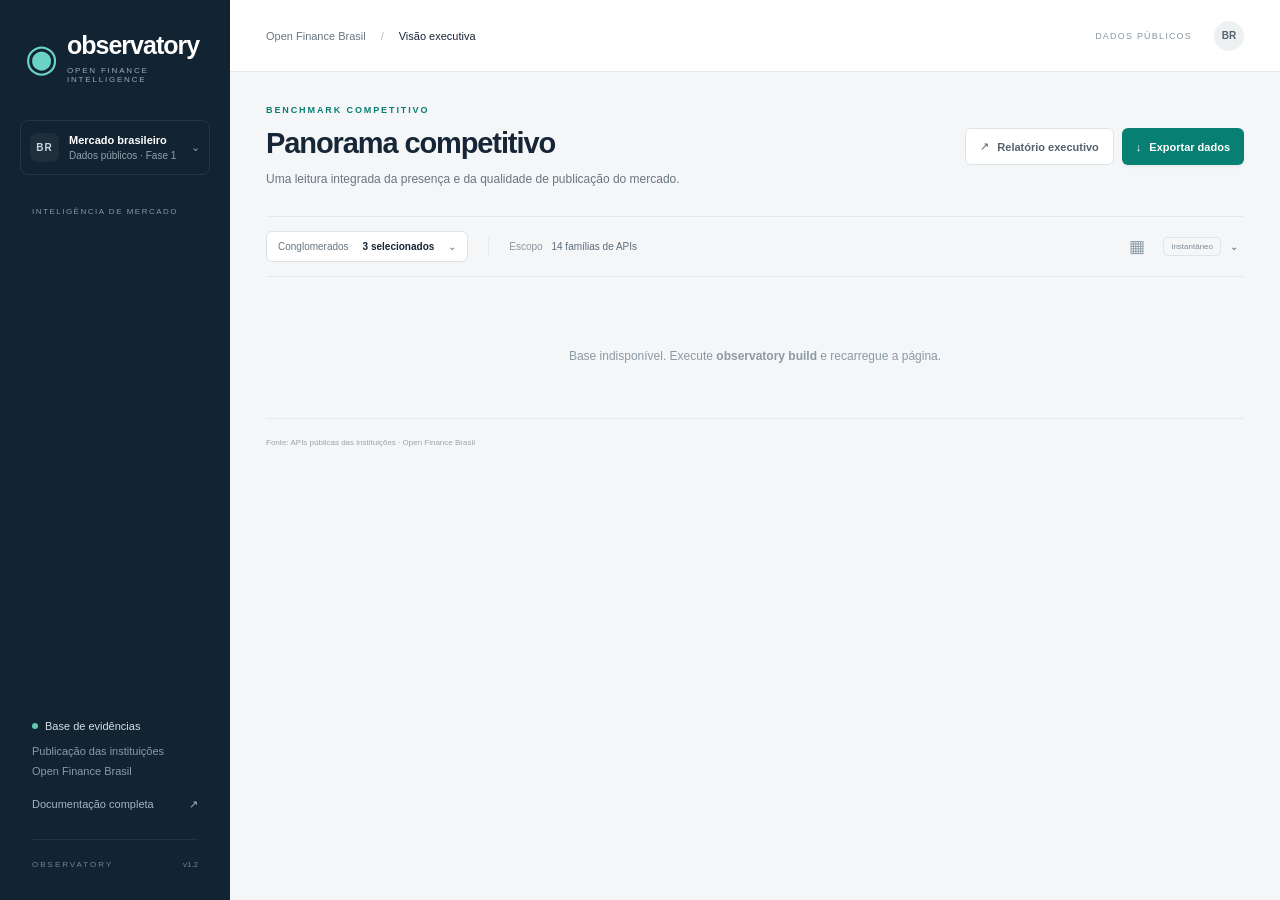
==== src/observatory/web/index.html @ 2f82227b "Build audited Open Finance observatory with regression fixes and Pages deployment" ====
<!DOCTYPE html>
<html lang="pt-BR">
<head>
  <meta charset="UTF-8"><meta name="viewport" content="width=device-width,initial-scale=1">
  <meta name="description" content="Inteligência executiva dos dados públicos do Open Finance Brasil. Cobertura, portfólio, rede e qualidade de publicação.">
  <meta http-equiv="Content-Security-Policy" content="default-src 'self' file:; script-src 'self' file:; style-src 'self' 'unsafe-inline' file:; img-src 'self' data: file:; connect-src 'none'; object-src 'none'; base-uri 'none'">
  <title>Observatory — Open Finance Brasil</title>
  <link rel="icon" href="data:image/svg+xml,%3Csvg xmlns='http://www.w3.org/2000/svg' viewBox='0 0 40 40'%3E%3Crect width='40' height='40' rx='10' fill='%230b766d'/%3E%3Ccircle cx='20' cy='20' r='11' fill='none' stroke='white' stroke-width='4'/%3E%3Ccircle cx='20' cy='20' r='3' fill='white'/%3E%3C/svg%3E">
  <link rel="stylesheet" href="styles.css">
  <script defer src="data.js"></script><script defer src="app.js"></script>
</head>
<body>
<a class="skip" href="#content">Ir para o conteúdo</a>
<aside class="sidebar" id="sidebar">
  <a class="brand" href="#overview"><span class="brand-mark">◉</span><span>observatory<span class="brand-sub">OPEN FINANCE INTELLIGENCE</span></span></a>
  <div class="workspace"><span class="workspace-icon">BR</span><div>Mercado brasileiro<small>Dados públicos · Fase 1</small></div><span class="workspace-chevron">⌄</span></div>
  <div class="nav-label">INTELIGÊNCIA DE MERCADO</div>
  <nav id="navigation" aria-label="Navegação principal"></nav>
  <div class="sidebar-bottom"><div class="source-label"><span class="live-dot"></span> Base de evidências</div><p>Publicação das instituições<br>Open Finance Brasil</p><a class="sidebar-link" href="manual.html" target="_blank" rel="noopener">Documentação completa <span>↗</span></a><div class="sidebar-foot">OBSERVATORY <span>v1.2</span></div></div>
</aside>
<div class="shell">
  <header class="topbar"><div class="breadcrumb"><button id="mobile-menu" class="icon-button" aria-label="Abrir menu" aria-expanded="false">☰</button><span>Open Finance Brasil</span><span class="slash">/</span><strong id="breadcrumb-view">Visão executiva</strong></div><div class="top-meta"><span class="public-label">DADOS PÚBLICOS</span><span class="avatar" title="Ambiente local">BR</span></div></header>
  <main id="content" tabindex="-1">
    <div class="page-heading"><div><div class="eyebrow">BENCHMARK COMPETITIVO</div><h1 id="page-title">Panorama competitivo</h1><p id="page-subtitle">Uma leitura integrada da presença e da qualidade de publicação do mercado.</p></div><div class="heading-actions"><button class="button secondary" id="print-button"><span>↗</span> Relatório executivo</button><button class="button primary" id="export-button"><span>↓</span> Exportar dados</button></div></div>
    <div class="filterbar"><div class="filters"><div class="popover-wrap"><button id="group-filter" class="filter-button" aria-expanded="false">Conglomerados <strong id="selected-count">3 selecionados</strong><span>⌄</span></button><div id="group-popover" class="popover" hidden></div></div><span class="filter-divider"></span><span class="scope-label">Escopo <strong>14 famílias de APIs</strong></span></div><div class="popover-wrap"><button id="snapshot-button" class="snapshot-button" aria-expanded="false"><span class="calendar-icon">▦</span><span id="snapshot-date"></span><span class="snapshot-tag">Instantâneo</span><span>⌄</span></button><div class="popover snapshot-popover" id="snapshot-popover" hidden></div></div></div>
    <div id="view" aria-live="polite"></div>
    <footer class="page-footer"><span>Fonte: APIs públicas das instituições · Open Finance Brasil</span><span id="footer-snapshot"></span></footer>
  </main>
</div>
<div id="drawer-backdrop" class="drawer-backdrop" hidden></div><aside id="drawer" class="drawer" role="dialog" aria-modal="true" aria-label="Detalhamento" tabindex="-1" hidden></aside>
<div id="toast" class="toast" role="status" hidden></div>
<noscript>Ative JavaScript para explorar o dashboard. As tabelas também estão disponíveis em dashboard.json.</noscript>
</body>
</html>
---- src/observatory/web/styles.css ----
@charset "UTF-8";
:root{--bg:#f5f6f8;--surface:#fff;--ink:#172636;--muted:#687681;--line:#e5e9ed;--teal:#087f73;--teal-soft:#e7f4f0;--nav:#122331;--nav-muted:#91a3af;--amber:#a96a17;--amber-soft:#fff5e4;--red:#b84958;--radius:12px;--shadow:0 4px 18px #182a3a05;font-family:Inter,"Segoe UI",Arial,sans-serif;font-synthesis:none;color:var(--ink);font-size:14px}
*{box-sizing:border-box}body{margin:0;background:var(--bg)}button,input,select{font:inherit}button,a,input,select{-webkit-tap-highlight-color:transparent}button{cursor:pointer}a{color:var(--teal);text-decoration:none}button{color:inherit}button:disabled{opacity:.4;cursor:default}button:focus-visible,a:focus-visible,input:focus-visible,select:focus-visible{outline:3px solid #4db9ac;outline-offset:3px}button{border:0}svg{display:block}h1,h2,h3,p{margin:0}h2{font-size:16px;font-weight:650;letter-spacing:-.35px}h3{font-size:14px;font-weight:650}small{font-size:11px}.skip{position:fixed;left:250px;top:-50px;background:var(--teal);color:white;padding:12px;z-index:100}.skip:focus{top:0}.sidebar{position:fixed;left:0;top:0;bottom:0;width:230px;background:var(--nav);color:#fff;padding:31px 20px;z-index:30;display:flex;flex-direction:column}.brand{color:white;display:flex;align-items:center;gap:10px;font-size:25px;letter-spacing:-1px;font-weight:600;padding:0 5px}.brand-mark{color:#6bd3c4;font-size:38px;line-height:1}.brand-sub{display:block;font-size:8px;letter-spacing:1.8px;color:#9dabb7;margin-top:6px;font-weight:500}.workspace{display:flex;gap:10px;align-items:center;border:1px solid #ffffff16;border-radius:8px;margin-top:36px;padding:12px 9px;font-size:11px;font-weight:600}.workspace-icon{display:grid;place-items:center;width:29px;height:29px;border-radius:7px;background:#ffffff0d;font-size:10px;letter-spacing:1px;color:#c9d7dc}.workspace small{display:block;color:var(--nav-muted);font-size:10px;font-weight:400;margin-top:4px}.workspace-chevron{margin-left:auto;color:var(--nav-muted)}.nav-label{font-size:8px;letter-spacing:1.5px;color:#8399a7;margin:32px 12px 13px}nav{display:grid;gap:5px}.nav-item{display:flex;align-items:center;gap:12px;padding:13px 12px;border-radius:7px;color:#9fb0bc;font-size:12px;position:relative;background:transparent;text-align:left;width:100%}.nav-item:hover{color:#fff;background:#ffffff06}.nav-item.active{color:#83d7cb;background:#0a867728}.nav-item.active:before{content:"";position:absolute;left:-20px;height:22px;width:3px;background:#6cd3c1;border-radius:2px}.nav-icon{width:17px;height:17px;opacity:.9}.nav-count{margin-left:auto;background:#b1833b2b;color:#e6bd7d;font-size:10px;padding:2px 6px;border-radius:4px}.sidebar-bottom{margin-top:auto;padding:28px 12px 0}.source-label{font-size:11px;color:#d5e0e5;display:flex;gap:7px;align-items:center}.live-dot{display:inline-block;width:6px;height:6px;background:#65c6ae;border-radius:50%}.sidebar-bottom p{color:#869ca9;font-size:11px;line-height:1.8;margin:10px 0 16px}.sidebar-link{padding:0;background:none;color:#9fb6c3;font-size:11px;display:flex;justify-content:space-between;width:100%}.sidebar-foot{border-top:1px solid #ffffff12;margin-top:28px;padding-top:20px;color:#6f8594;font-size:8px;letter-spacing:2px;display:flex;justify-content:space-between}.sidebar-foot span{letter-spacing:0}.shell{margin-left:230px}.topbar{height:72px;background:var(--surface);border-bottom:1px solid var(--line);display:flex;align-items:center;justify-content:space-between;padding:0 36px}.breadcrumb{display:flex;align-items:center;gap:15px;font-size:11px;color:var(--muted)}.breadcrumb strong{font-weight:500;color:var(--ink)}.slash{color:#b5bec5}.top-meta{display:flex;align-items:center;gap:22px}.public-label{font-size:9px;letter-spacing:1.2px;color:#8b969f}.avatar{width:30px;height:30px;border-radius:50%;display:grid;place-items:center;background:#edf1f2;font-size:10px;color:#52646e;font-weight:600}main{max-width:1640px;margin:auto;padding:33px 36px 18px;outline:none}.page-heading{display:flex;justify-content:space-between;align-items:center;gap:16px;margin-bottom:28px}.eyebrow{font-size:9px;letter-spacing:1.9px;color:var(--teal);font-weight:700;margin-bottom:10px}h1{font-size:29px;font-weight:650;letter-spacing:-1.1px;line-height:1.25}.page-heading p{color:var(--muted);font-size:12px;margin-top:9px;line-height:1.5}.heading-actions{display:flex;gap:8px;flex-shrink:0}.button{display:inline-flex;align-items:center;justify-content:center;gap:8px;font-size:11px;padding:11px 14px;border-radius:6px;font-weight:600;white-space:nowrap}.button.secondary{border:1px solid #dce3e7;background:white;color:#54626d}.button.primary{background:var(--teal);color:white;box-shadow:0 2px 3px #0a4b3510}.button:hover{filter:brightness(.96)}.filterbar{display:flex;align-items:center;justify-content:space-between;border-top:1px solid var(--line);border-bottom:1px solid var(--line);padding:14px 0;margin-bottom:24px;gap:10px}.filters{display:flex;align-items:center;gap:20px}.filter-button{border:1px solid #dce3e7;display:flex;align-items:center;gap:14px;background:white;font-size:10px;padding:9px 11px;border-radius:6px;color:var(--muted)}.filter-button strong{font-weight:550;color:var(--ink)}.filter-divider{height:19px;width:1px;background:var(--line)}.scope-label{font-size:10px;color:#8a959f}.scope-label strong{font-weight:500;color:#5b6c78;margin-left:6px}.snapshot-button{display:flex;gap:9px;align-items:center;background:transparent;font-size:10px;color:#556773}.calendar-icon{font-size:17px;color:#8c9da5}.snapshot-tag{padding:4px 7px;border:1px solid #dfe5e8;border-radius:4px;font-size:8px;color:#7f8c96}.popover-wrap{position:relative}.popover{position:absolute;top:calc(100% + 10px);left:0;background:white;border:1px solid var(--line);box-shadow:0 12px 35px #10253720;border-radius:8px;z-index:20;min-width:240px;padding:12px}.popover[hidden]{display:none}.popover label{display:flex;align-items:center;gap:9px;font-size:12px;padding:10px 4px;cursor:pointer}.popover input{accent-color:var(--teal)}.popover p{font-size:11px;line-height:1.7;color:var(--muted)}.snapshot-popover{left:auto;right:0;width:295px}.snapshot-popover h3{margin-bottom:8px}.tiny{font-size:10px;color:var(--muted);line-height:1.6}.metrics-grid{display:grid;grid-template-columns:repeat(4,1fr);gap:16px;margin-bottom:22px}.metric-card{background:white;border:1px solid var(--line);border-radius:var(--radius);padding:19px 20px;box-shadow:var(--shadow);min-width:0}.metric-top{display:flex;justify-content:space-between;align-items:center;color:#667882;font-size:11px;gap:5px}.metric-icon{color:#84959f;width:16px;height:16px}.metric-number{font-size:31px;line-height:1.2;letter-spacing:-1.2px;font-weight:620;margin:14px 0 10px;font-variant-numeric:tabular-nums}.metric-unit{font-size:16px;color:#80909b;margin-left:3px;font-weight:400}.metric-note{font-size:10px;color:#83909b;display:flex;gap:6px;align-items:center;line-height:1.5}.metric-note strong{font-weight:550;color:var(--teal)}.metric-note.amber strong{color:var(--amber)}.metric-rule{height:3px;background:#f0f2f3;border-radius:2px;margin-top:15px;overflow:hidden}.metric-rule span{display:block;height:100%;background:#36aa98}.metric-rule.amber span{background:#d3a157}.overview-grid{display:grid;grid-template-columns:1.03fr 1.6fr;gap:20px;margin-bottom:22px}.executive-card{background:#152e3b;color:white;border-radius:var(--radius);padding:25px 26px;display:flex;flex-direction:column;position:relative;overflow:hidden;min-height:287px}.executive-card:after{content:"";width:180px;height:180px;position:absolute;right:-90px;top:-65px;border:32px solid #4a97881a;border-radius:50%;pointer-events:none}.dark-eyebrow{font-size:8px;letter-spacing:1.6px;color:#88c9bc;display:flex;align-items:center;gap:7px}.executive-card h2{font-size:24px;line-height:1.3;font-weight:500;letter-spacing:-.6px;margin:17px 0 13px;max-width:290px}.executive-card p{font-size:11px;line-height:1.8;color:#b0c1cc;max-width:340px}.executive-card strong{font-weight:500;color:#eef6f6}.executive-card .hero-foot{margin-top:auto;padding-top:20px;display:flex;justify-content:space-between;align-items:center;font-size:9px;color:#8da7b6}.hero-link{border:0;background:none;color:#8fd3c4;display:flex;align-items:center;gap:8px;font-size:10px;padding:0}.hero-tag{font-size:8px;border:1px solid #ffffff1c;border-radius:4px;padding:5px 7px;color:#b9d1da}.panel{background:white;border:1px solid var(--line);border-radius:var(--radius);box-shadow:var(--shadow);min-width:0}.panel-header{display:flex;align-items:start;justify-content:space-between;gap:16px;padding:22px 23px 0}.panel-subtitle{font-size:10px;line-height:1.6;color:#8a97a1;margin-top:6px}.panel-content{padding:20px 23px 22px}.text-link{background:none;color:var(--teal);font-size:10px;display:inline-flex;align-items:center;gap:9px;white-space:nowrap;padding:2px 0}.text-link:hover{text-decoration:underline}.legend{display:flex;gap:14px;align-items:center;font-size:9px;color:#7a8993}.legend-item{display:flex;align-items:center;gap:5px}.dot{display:inline-block;width:6px;height:6px;border-radius:50%;flex-shrink:0}.institution{display:inline-flex;align-items:center;gap:8px}.score-rows{margin-top:21px;display:grid;gap:17px}.score-row{display:grid;grid-template-columns:116px 1fr 42px;gap:17px;align-items:center;font-size:11px}.score-track{height:7px;border-radius:4px;background:#f1f4f5;position:relative}.score-bar{height:7px;border-radius:4px;min-width:2px}.score-value{font-size:14px;font-weight:650;text-align:right;font-variant-numeric:tabular-nums}.chart-axis{display:flex;justify-content:space-between;color:#a1adb5;font-size:8px;margin:11px 59px 0 133px}.chart-foot{border-top:1px solid #eef1f3;margin-top:17px;padding-top:13px;font-size:9px;color:#8a98a1;display:flex;justify-content:space-between;gap:12px}.two-columns{display:grid;grid-template-columns:1.45fr 1fr;gap:20px;margin-bottom:22px}.heatmap{width:100%;border-collapse:separate;border-spacing:0 6px;font-size:10px}.heatmap thead th{font-weight:500;color:#788894;text-align:center;padding:0 7px 9px}.heatmap thead th:first-child{text-align:left}.heatmap tbody th{text-align:left;font-weight:400;color:#556773;padding:4px 8px 4px 0;width:47%}.heatmap td{padding:0 5px}.heat-cell{width:100%;min-width:35px;height:25px;border-radius:4px;background:#e4f3ee;color:#238773;font-size:9px;display:flex;align-items:center;justify-content:center}.heat-cell:hover{filter:brightness(.95);outline:1px solid #c8ddd5}.heat-cell.empty{background:#fff2de;color:#b78234}.heat-cell.undeclared{background:#f0f2f4;color:#9aa7af}.heatmap-legend{border-top:1px solid #eef1f3;margin-top:10px;padding-top:13px;justify-content:flex-start;gap:15px;flex-wrap:wrap}.legend-square{width:7px;height:7px;border-radius:2px}.portfolio-rows{display:grid;gap:22px;margin-top:4px}.portfolio-line{display:flex;align-items:center;justify-content:space-between;font-size:11px;margin-bottom:10px}.portfolio-line strong{font-size:16px;font-weight:600;font-variant-numeric:tabular-nums}.stacked-track{height:9px;border-radius:3px;overflow:hidden;background:#f2f4f5;display:flex;gap:2px}.stacked-track span{height:100%;min-width:2px}.portfolio-card-footer{display:grid;grid-template-columns:repeat(3,1fr);border-top:1px solid var(--line);margin-top:24px;padding-top:17px;gap:10px}.portfolio-card-footer strong{display:block;font-size:17px;font-weight:550;margin-bottom:5px}.portfolio-card-footer span{font-size:9px;color:#8a99a3}.insight-strip{padding:18px 22px;background:#fffaf1;border:1px solid #efe4ce;border-radius:9px;display:flex;align-items:center;justify-content:space-between;gap:18px;margin-bottom:22px}.insight-strip .insight-label{color:#a77b34;letter-spacing:1.2px;font-size:8px;font-weight:650;margin-bottom:6px}.insight-strip p{font-size:11px;line-height:1.6;color:#6b6253}.insight-icon{font-size:20px;color:#b48e4b;flex-shrink:0}.insight-content{flex:1}.page-footer{display:flex;justify-content:space-between;gap:10px;color:#99a4ad;font-size:8px;border-top:1px solid var(--line);padding-top:17px;margin-top:7px;line-height:1.7}.view-toolbar{display:flex;gap:12px;flex-wrap:wrap;align-items:center;margin-bottom:20px}.view-toolbar label{font-size:10px;color:var(--muted);display:flex;align-items:center;gap:9px}.select,.search{border:1px solid #dce3e7;background:white;color:#4c606e;font-size:11px;border-radius:6px;padding:10px 12px;min-height:36px}.search{min-width:260px}.select{max-width:270px}.view-toolbar .count-label{margin-left:auto;font-size:11px;color:#84949e}.data-table{width:100%;border-collapse:collapse;font-size:11px}.table-scroll{overflow:auto}.data-table th{font-size:9px;letter-spacing:.3px;color:#8b98a2;background:#f9fafb;font-weight:500;text-align:left;padding:13px 18px;border-bottom:1px solid var(--line);white-space:nowrap}.data-table td{padding:14px 18px;border-bottom:1px solid #eff2f4;vertical-align:middle;color:#526571;line-height:1.5}.data-table td strong{font-weight:550;color:#2f4352}.data-table tbody tr:last-child td{border-bottom:0}.data-table tbody tr:hover{background:#fbfcfc}.data-table .numeric{text-align:right;font-variant-numeric:tabular-nums}.sort-button{background:none;padding:0;color:inherit;display:flex;align-items:center;gap:5px;font-size:inherit;text-transform:inherit}.row-link{background:none;text-align:left;padding:0;font-weight:500;color:#304f62;font-size:11px;max-width:340px}.row-link:hover{color:var(--teal);text-decoration:underline}.badge{display:inline-flex;align-items:center;gap:4px;border-radius:4px;background:#edf5f2;color:#468778;padding:4px 7px;font-size:9px;white-space:nowrap}.badge.warn{color:#ad7931;background:#fff2df}.badge.danger{color:#b34a59;background:#fceef0}.badge.neutral{color:#81919b;background:#f1f4f5}.table-pagination{display:flex;justify-content:space-between;align-items:center;padding:15px 20px;border-top:1px solid var(--line);font-size:10px;color:#8b98a1}.pagination-buttons{display:flex;gap:8px}.page-button{background:white;border:1px solid #e0e6e9;border-radius:4px;padding:6px 9px;color:#5c727d;font-size:10px}.section-gap{margin-bottom:22px}.coverage-total{font-size:12px;font-weight:600;color:var(--teal)}.full-heatmap{border-spacing:0 8px}.full-heatmap tbody th{width:35%;font-size:12px;padding:10px 0}.full-heatmap .heat-cell{height:42px;font-size:12px;gap:8px}.full-heatmap thead th{font-size:12px;padding-bottom:16px}.detail-grid{display:grid;grid-template-columns:repeat(3,1fr);gap:20px;margin-bottom:22px}.bank-card{padding:23px}.bank-card h3{display:flex;gap:9px;align-items:center;margin-bottom:20px;font-size:14px}.bank-stat{font-size:30px;letter-spacing:-1px;font-weight:600}.bank-stat small{font-size:11px;color:#8a9aa4;letter-spacing:0;font-weight:400}.bank-detail{display:flex;justify-content:space-between;border-top:1px solid var(--line);padding-top:12px;margin-top:15px;font-size:10px;color:#85969f}.info-box{padding:17px 20px;border-radius:8px;background:#eef4f6;color:#58717e;font-size:11px;line-height:1.8;margin-bottom:20px}.rate-chart{padding:25px 24px}.rate-scale{display:flex;justify-content:space-between;margin-left:140px;margin-right:80px;color:#a2adb5;font-size:9px}.rate-row{display:grid;grid-template-columns:120px 1fr 70px;gap:20px;align-items:center;margin:30px 0;font-size:12px}.range-track{height:10px;position:relative;background:#f1f4f5;border-radius:5px}.range-iqr{position:absolute;height:10px;border-radius:4px;opacity:.35}.range-dot{position:absolute;height:16px;width:16px;top:-3px;border:3px solid white;box-shadow:0 0 0 1px #00000008;border-radius:50%;transform:translateX(-50%)}.rate-label{text-align:right;font-size:17px;font-weight:600}.rate-label small{display:block;color:#8c9aa2;font-size:9px;font-weight:400;margin-top:6px}.channel-row{display:grid;grid-template-columns:130px 1fr 80px;gap:20px;align-items:center;font-size:11px;margin:24px 0}.channel-row strong{font-size:17px;text-align:right;font-weight:600}.quality-components{padding-top:18px;display:grid;gap:14px}.component-label{display:flex;justify-content:space-between;font-size:10px;color:#82929d;margin-bottom:7px}.component-track{height:5px;background:#edf1f3;border-radius:3px;overflow:hidden}.component-track span{height:100%;display:block;background:#2a9c8a}.check-list{padding:8px 23px 15px}.check-row{display:flex;gap:12px;align-items:center;padding:15px 0;border-bottom:1px solid #edf1f3;font-size:11px}.check-row:last-child{border-bottom:0}.check-row .badge{margin-left:auto}.check-icon{color:#209881}.check-icon.warn{color:#bc8c3e}.methodology-grid{display:grid;grid-template-columns:1.5fr 1fr;gap:20px}.prose{padding:24px;font-size:12px;line-height:1.9;color:#677b87}.prose h2{color:var(--ink);margin:0 0 13px}.prose h3{color:var(--ink);margin:24px 0 8px}.prose ul{padding-left:18px;margin:10px 0}.prose p+p{margin-top:12px}.prose code{font-size:10px;background:#f0f3f4;padding:3px 5px;border-radius:4px;word-break:break-all}.definition{padding:13px 0;border-bottom:1px solid var(--line)}.definition strong{font-weight:550;color:#304c5e}.definition p{font-size:11px;margin-top:6px}.empty{padding:48px 20px;text-align:center;color:#8a9aa4;font-size:12px}.drawer-backdrop{position:fixed;inset:0;background:#0b1f3080;backdrop-filter:blur(2px);z-index:60}.drawer{position:fixed;right:0;top:0;bottom:0;width:min(600px,95vw);background:white;z-index:61;box-shadow:-10px 0 40px #00182725;padding:30px;overflow-y:auto}.drawer[hidden],.drawer-backdrop[hidden]{display:none}.drawer-close{position:absolute;right:23px;top:22px;background:#f0f4f5;border-radius:50%;width:30px;height:30px;font-size:18px;color:#718792}.drawer h2{font-size:23px;line-height:1.4;margin:15px 35px 15px 0}.drawer p{font-size:12px;line-height:1.8;color:#7c8d98}.drawer .drawer-item{padding:17px 0;border-bottom:1px solid var(--line)}.drawer-item h3{margin-bottom:7px}.url{display:block;font-size:10px;word-break:break-all;margin-top:12px;line-height:1.7}.drawer dl{display:grid;grid-template-columns:150px 1fr;gap:18px 10px;font-size:11px;margin:24px 0}.drawer dt{color:#8b9aa3}.drawer dd{margin:0;word-break:break-all;color:#3f5869}.toast{position:fixed;bottom:25px;left:50%;transform:translateX(-50%);background:#183a43;color:white;padding:13px 20px;border-radius:8px;font-size:12px;z-index:90;box-shadow:0 7px 25px #172d4330}.icon-button{background:none;font-size:19px;padding:0 10px 0 0;color:#536b78}#mobile-menu{display:none}.header-note{padding:10px 24px;font-size:10px;color:#82929d;border-bottom:1px solid var(--line)}.break-code{word-break:break-all;font-family:monospace;font-size:10px}.view-enter{animation:enter .18s ease-out}@keyframes enter{from{opacity:.5;transform:translateY(4px)}to{opacity:1;transform:translateY(0)}}
.heat-cell.empty{padding:0}
@media(min-width:1650px){main{padding-top:40px}.metric-card{padding:23px}.metric-number{font-size:36px}.executive-card{min-height:310px}.executive-card h2{font-size:28px}.panel-header{padding-top:25px}.heat-cell{height:27px}}
@media(max-width:1200px){.sidebar{width:202px;padding-left:15px;padding-right:15px}.shell{margin-left:202px}.brand{font-size:21px;gap:7px}.brand-sub{font-size:7px;letter-spacing:1.5px}.brand-mark{font-size:33px}.workspace{font-size:10px}.workspace small{font-size:9px}.nav-item{font-size:11px}.nav-item.active:before{left:-15px}.topbar{padding:0 25px}main{padding:28px 25px 18px}.page-heading{align-items:flex-start}h1{font-size:25px}.heading-actions .secondary{display:none}.metric-card{padding:16px}.metric-number{font-size:28px}.overview-grid{grid-template-columns:1fr 1.4fr}.score-row{grid-template-columns:105px 1fr 35px;gap:10px}.chart-axis{margin-left:115px;margin-right:45px}.two-columns{grid-template-columns:1.25fr 1fr}.panel-header{padding:20px 18px 0}.panel-content{padding:20px 18px}.heatmap tbody th{width:41%}.heatmap thead th{font-size:8px;padding-left:3px;padding-right:3px}.legend{gap:10px;font-size:8px}.executive-card{padding:23px}.executive-card h2{font-size:23px}.filterbar{gap:5px}.scope-label{display:none}.filter-divider{display:none}.detail-grid{gap:14px}.bank-card{padding:19px}.bank-card h3{font-size:12px}.channel-row{grid-template-columns:110px 1fr 65px;gap:12px}}
@media(max-width:950px){.overview-grid,.two-columns{grid-template-columns:1fr}.overview-grid{gap:16px}.executive-card{min-height:235px}.executive-card p{max-width:90%}.executive-card h2{max-width:100%}.executive-card h2 br{display:none}.metrics-grid{grid-template-columns:repeat(2,1fr)}.methodology-grid{grid-template-columns:1fr}.detail-grid{grid-template-columns:1fr}.filterbar{flex-wrap:wrap;row-gap:12px}.top-meta{gap:10px}.public-label{display:none}.snapshot-button{font-size:9px}.full-heatmap thead th{font-size:10px}.heading-actions .primary{font-size:10px;padding:10px}.page-heading p{font-size:11px}.metric-number{font-size:31px}.score-row{grid-template-columns:120px 1fr 50px}.chart-axis{margin-left:130px;margin-right:60px}.rate-row{grid-template-columns:110px 1fr 65px;gap:12px}.search{min-width:190px}.rate-scale{margin-left:122px;margin-right:77px}.panel-header{align-items:flex-start}}
@media(max-width:650px){.sidebar{transform:translateX(-100%);transition:transform .2s;width:230px}.sidebar.mobile-open{transform:translateX(0);box-shadow:10px 0 40px #0004}.shell{margin-left:0}.topbar{height:58px;padding:0 18px}.breadcrumb{gap:10px;font-size:10px}#mobile-menu{display:block}main{padding:23px 16px 15px}.page-heading{display:block;margin-bottom:19px}.heading-actions{margin-top:17px}.heading-actions .secondary{display:inline-flex}.heading-actions .primary{font-size:11px}.eyebrow{font-size:8px}h1{font-size:26px}.page-heading p{max-width:330px}.metrics-grid{gap:10px;margin-bottom:16px}.metric-card{padding:15px 14px}.metric-number{font-size:27px}.metric-note{font-size:9px;display:block}.metric-top{font-size:10px}.metric-icon{display:none}.filterbar{margin-bottom:17px}.filter-button{font-size:9px;gap:10px}.snapshot-button{gap:6px;font-size:10px;padding-left:0}.snapshot-tag{font-size:7px}.filters{width:100%}.filterbar>.popover-wrap{width:100%}.snapshot-popover{left:0;right:auto;max-width:calc(100vw - 34px)}.overview-grid,.two-columns{gap:15px;margin-bottom:16px}.executive-card{padding:23px}.panel-header{padding:20px 17px 0;gap:8px}.panel-header h2{font-size:15px}.panel-content{padding:19px 17px}.text-link{font-size:9px}.heatmap{font-size:9px}.heatmap tbody th{width:38%;max-width:100px}.heatmap td{padding:0 3px}.heatmap thead th{font-size:8px}.heat-cell{min-width:25px;height:25px;font-size:8px}.legend{flex-wrap:wrap;gap:9px}.score-row{grid-template-columns:102px 1fr 40px;gap:10px;font-size:10px}.chart-axis{margin-left:112px;margin-right:50px}.chart-foot{font-size:8px}.insight-strip{padding:16px;gap:12px;align-items:flex-start}.insight-strip .text-link{display:none}.insight-strip p{font-size:10px}.insight-icon{font-size:17px}.page-footer{display:block;font-size:8px}.page-footer span{display:block}.full-heatmap .heat-cell{height:36px;font-size:9px;gap:3px}.full-heatmap tbody th{font-size:10px}.full-heatmap thead th{font-size:8px}.full-heatmap tbody th{padding:10px 6px 10px 0}.view-toolbar{gap:10px}.search{width:100%;min-width:0}.view-toolbar .count-label{margin-left:0}.view-toolbar label{font-size:9px}.select{max-width:210px;font-size:10px}.data-table td{padding:12px 13px;font-size:10px}.data-table th{padding:11px 13px}.row-link{font-size:10px;min-width:150px}.data-table{min-width:580px}.rate-chart{padding:20px 16px}.rate-row{grid-template-columns:83px 1fr 56px;font-size:10px;gap:10px;margin:28px 0}.rate-label{font-size:14px}.rate-label small{font-size:8px}.rate-scale{margin-left:93px;margin-right:66px}.drawer{padding:25px 21px}.drawer h2{font-size:20px}.drawer dl{grid-template-columns:110px 1fr;font-size:10px}.channel-row{grid-template-columns:95px 1fr 60px;font-size:10px;gap:10px}.channel-row strong{font-size:14px}.prose{padding:21px;font-size:11px}.table-pagination{padding:13px;font-size:9px}.toast{width:90%;text-align:center}.public-label{display:none}}
@media print{@page{size:A4 landscape;margin:12mm}body{background:white;font-size:10px}.sidebar,.topbar,.heading-actions,.filterbar,.text-link,.drawer,.drawer-backdrop,.toast{display:none!important}.shell{margin:0}main{padding:0;max-width:none}.page-heading{margin-bottom:20px}h1{font-size:25px}.metric-card,.panel,.executive-card,.insight-strip{break-inside:avoid;box-shadow:none}.overview-grid{grid-template-columns:1fr 1.4fr}.two-columns{grid-template-columns:1.25fr 1fr}.metrics-grid{grid-template-columns:repeat(4,1fr)}.executive-card{background:#eaf2f3!important;color:#173342;min-height:230px}.executive-card p,.executive-card strong,.dark-eyebrow,.hero-foot{color:#42616e!important}.panel-content{padding:15px 17px}.panel-header{padding:18px 17px 0}.metric-card{padding:15px}.metric-number{font-size:28px}.heat-cell{print-color-adjust:exact;-webkit-print-color-adjust:exact}.stacked-track,.score-bar,.range-dot,.range-iqr{print-color-adjust:exact;-webkit-print-color-adjust:exact}.data-table{font-size:9px}.page-footer{font-size:8px}.table-pagination,.view-toolbar{display:none}.table-scroll{overflow:visible}.panel{margin-bottom:10px}.detail-grid{grid-template-columns:repeat(3,1fr)}}
@media(prefers-reduced-motion:reduce){*,*:before,*:after{animation:none!important;transition:none!important}}

@media(min-width:651px) and (max-width:1200px){.heading-actions .secondary{display:inline-flex}}
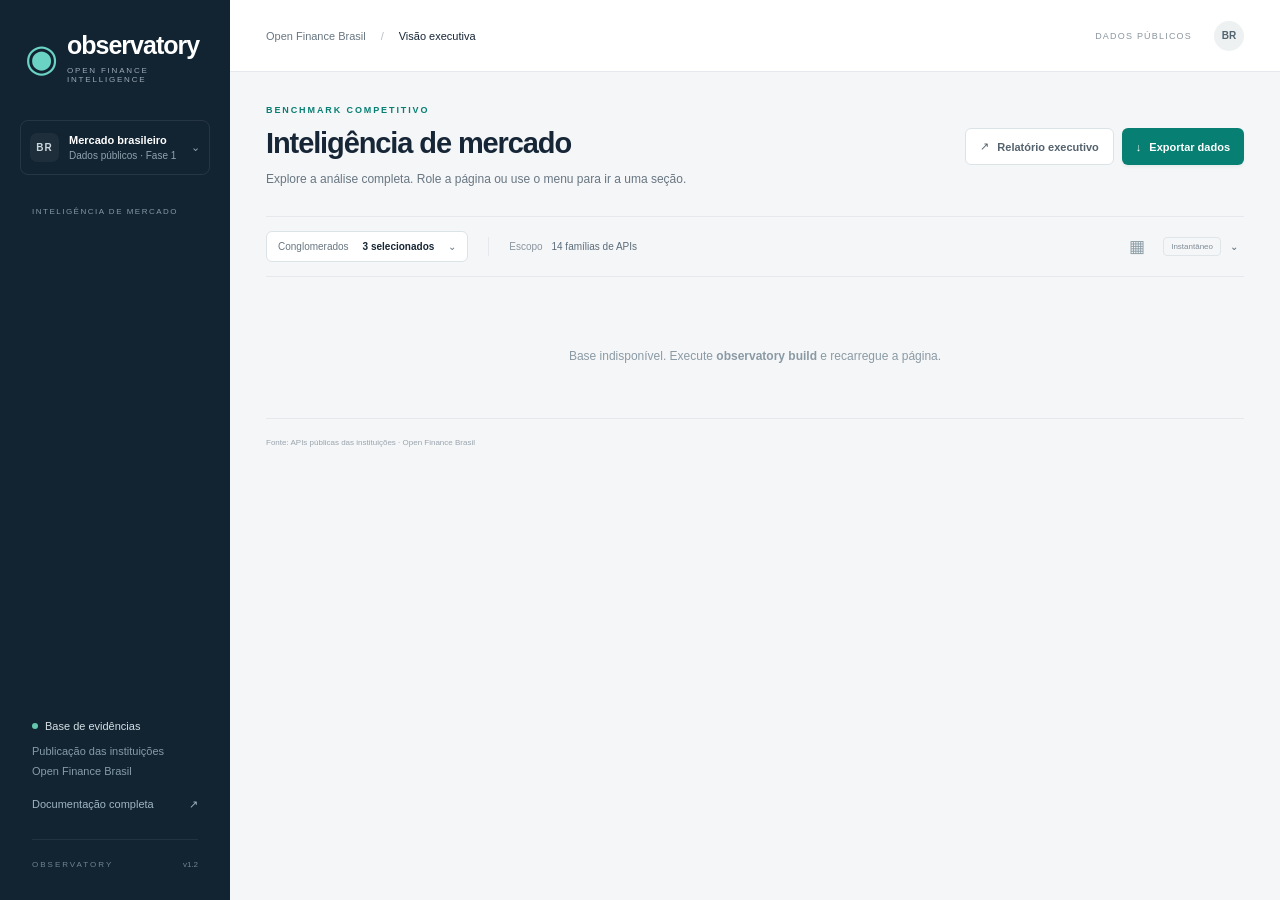
==== commit 7e9ba524: "Turn dashboard into a continuous report with section navigation" ====
--- a/src/observatory/web/index.html
+++ b/src/observatory/web/index.html
@@ -16,14 +16,14 @@
   <div class="workspace"><span class="workspace-icon">BR</span><div>Mercado brasileiro<small>Dados públicos · Fase 1</small></div><span class="workspace-chevron">⌄</span></div>
   <div class="nav-label">INTELIGÊNCIA DE MERCADO</div>
   <nav id="navigation" aria-label="Navegação principal"></nav>
-  <div class="sidebar-bottom"><div class="source-label"><span class="live-dot"></span> Base de evidências</div><p>Publicação das instituições<br>Open Finance Brasil</p><a class="sidebar-link" href="manual.html" target="_blank" rel="noopener">Documentação completa <span>↗</span></a><div class="sidebar-foot">OBSERVATORY <span>v1.2</span></div></div>
+  <div class="sidebar-bottom"><div class="source-label"><span class="live-dot"></span> Base de evidências</div><p>Publicação das instituições<br>Open Finance Brasil</p><a class="sidebar-link" href="../../documentacao.html" target="_blank" rel="noopener">Documentação completa <span>↗</span></a><div class="sidebar-foot">OBSERVATORY <span>v1.2</span></div></div>
 </aside>
 <div class="shell">
   <header class="topbar"><div class="breadcrumb"><button id="mobile-menu" class="icon-button" aria-label="Abrir menu" aria-expanded="false">☰</button><span>Open Finance Brasil</span><span class="slash">/</span><strong id="breadcrumb-view">Visão executiva</strong></div><div class="top-meta"><span class="public-label">DADOS PÚBLICOS</span><span class="avatar" title="Ambiente local">BR</span></div></header>
   <main id="content" tabindex="-1">
-    <div class="page-heading"><div><div class="eyebrow">BENCHMARK COMPETITIVO</div><h1 id="page-title">Panorama competitivo</h1><p id="page-subtitle">Uma leitura integrada da presença e da qualidade de publicação do mercado.</p></div><div class="heading-actions"><button class="button secondary" id="print-button"><span>↗</span> Relatório executivo</button><button class="button primary" id="export-button"><span>↓</span> Exportar dados</button></div></div>
+    <div class="page-heading"><div><div class="eyebrow">BENCHMARK COMPETITIVO</div><h1 id="page-title">Inteligência de mercado</h1><p id="page-subtitle">Explore a análise completa. Role a página ou use o menu para ir a uma seção.</p></div><div class="heading-actions"><button class="button secondary" id="print-button"><span>↗</span> Relatório executivo</button><button class="button primary" id="export-button"><span>↓</span> Exportar dados</button></div></div>
     <div class="filterbar"><div class="filters"><div class="popover-wrap"><button id="group-filter" class="filter-button" aria-expanded="false">Conglomerados <strong id="selected-count">3 selecionados</strong><span>⌄</span></button><div id="group-popover" class="popover" hidden></div></div><span class="filter-divider"></span><span class="scope-label">Escopo <strong>14 famílias de APIs</strong></span></div><div class="popover-wrap"><button id="snapshot-button" class="snapshot-button" aria-expanded="false"><span class="calendar-icon">▦</span><span id="snapshot-date"></span><span class="snapshot-tag">Instantâneo</span><span>⌄</span></button><div class="popover snapshot-popover" id="snapshot-popover" hidden></div></div></div>
-    <div id="view" aria-live="polite"></div>
+    <div id="view"></div>
     <footer class="page-footer"><span>Fonte: APIs públicas das instituições · Open Finance Brasil</span><span id="footer-snapshot"></span></footer>
   </main>
 </div>
--- a/src/observatory/web/styles.css
+++ b/src/observatory/web/styles.css
@@ -10,3 +10,16 @@
 @media(prefers-reduced-motion:reduce){*,*:before,*:after{animation:none!important;transition:none!important}}
 
 @media(min-width:651px) and (max-width:1200px){.heading-actions .secondary{display:inline-flex}}
+
+/* Continuous report: sidebar anchors and scroll position share the same sections. */
+.dashboard-section{scroll-margin-top:100px;padding:34px 0 44px;border-bottom:1px solid var(--line);outline:none}
+.dashboard-section:first-child{padding-top:8px}
+.section-heading{display:flex;justify-content:space-between;align-items:flex-start;gap:18px;margin-bottom:25px}
+.section-heading h2{font-size:27px;letter-spacing:-.7px;line-height:1.3;margin:0 0 9px}
+.section-heading p{font-size:12px;line-height:1.7;color:var(--muted);max-width:650px}
+.section-heading .eyebrow{margin-bottom:10px}
+.section-export{flex-shrink:0;font-size:10px}
+.dashboard-section .table-scroll{max-height:620px;overflow:auto;scrollbar-gutter:stable}
+.dashboard-section .data-table thead{position:sticky;top:0;z-index:1;background:var(--surface)}
+@media(max-width:650px){.dashboard-section{scroll-margin-top:80px;padding:27px 0 32px}.section-heading{display:block}.section-heading h2{font-size:24px}.section-export{margin-top:14px}.dashboard-section .table-scroll{max-height:470px}}
+@media print{.dashboard-section{padding:15px 0;border:0}.section-heading{break-after:avoid}.section-export{display:none}.dashboard-section .table-scroll{max-height:none;overflow:visible}.dashboard-section .data-table thead{position:static}body.printing-overview .dashboard-section:not(#overview){display:none!important}}
